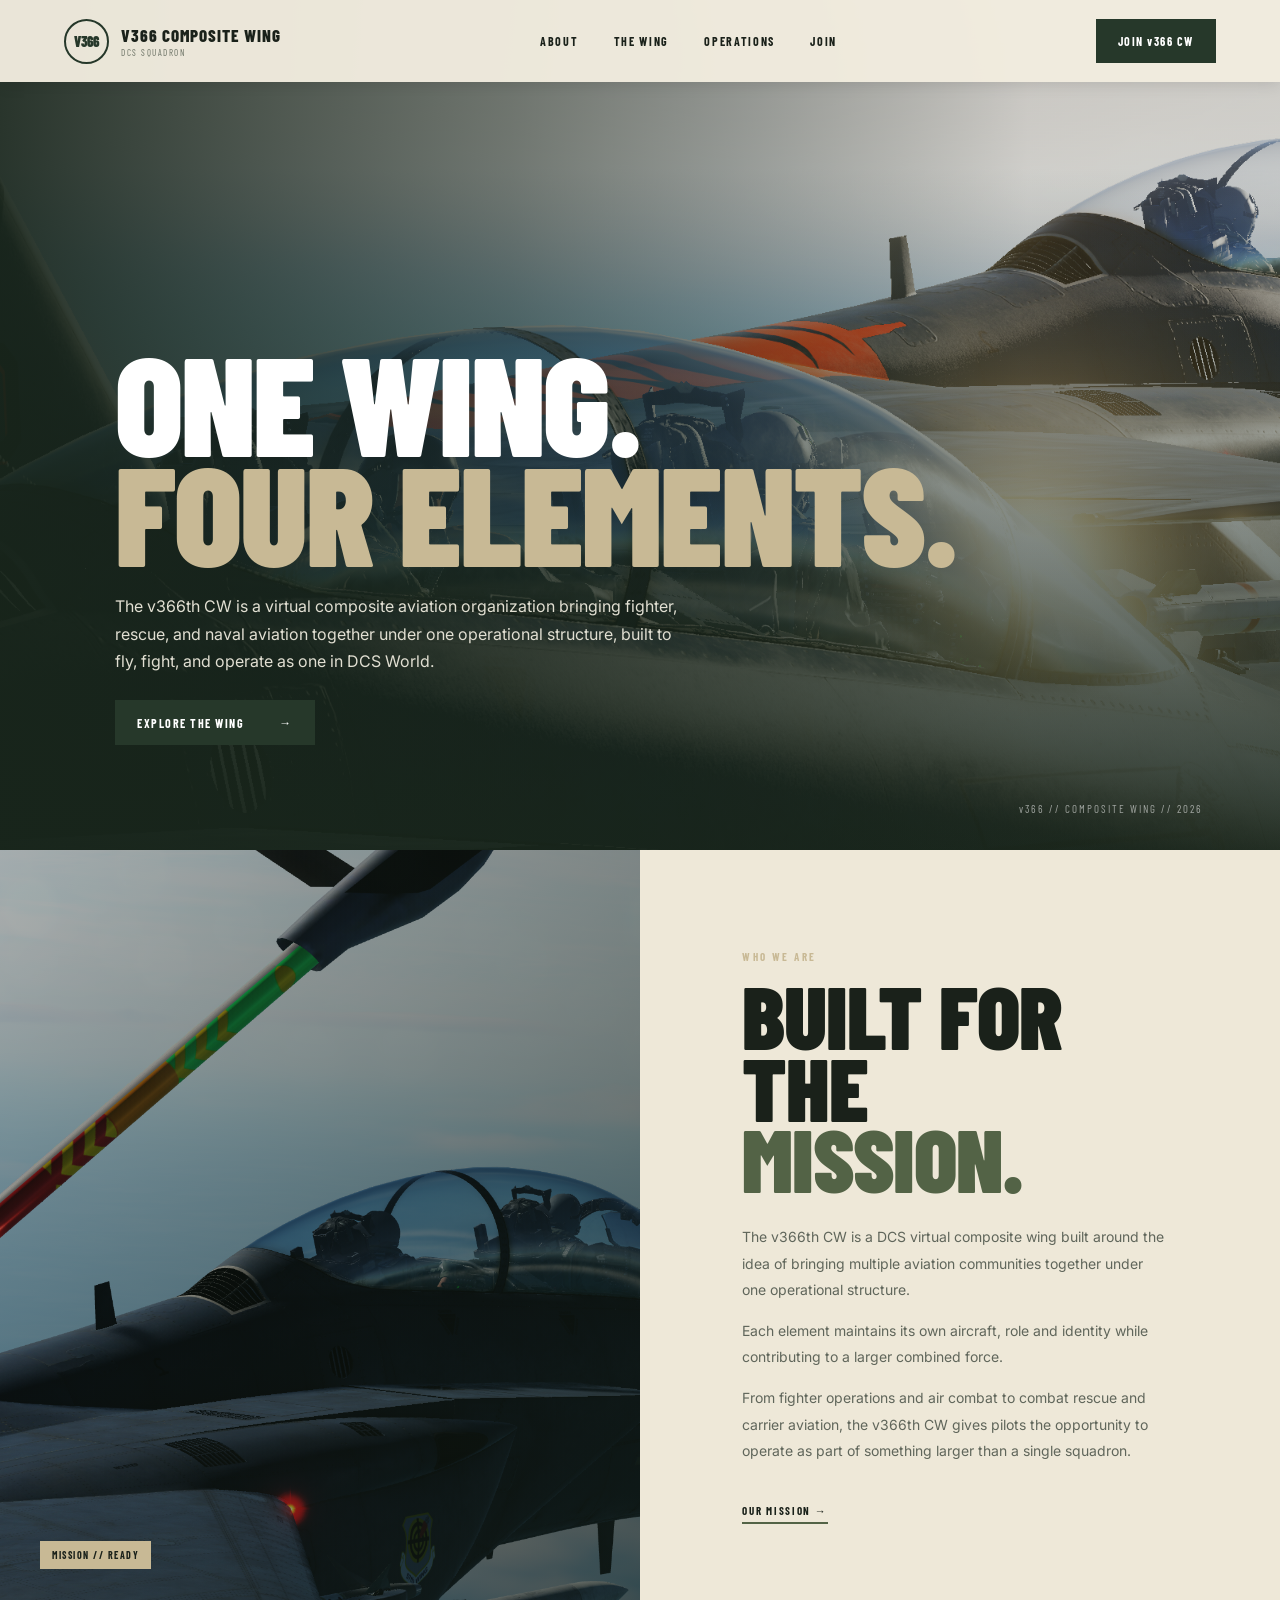
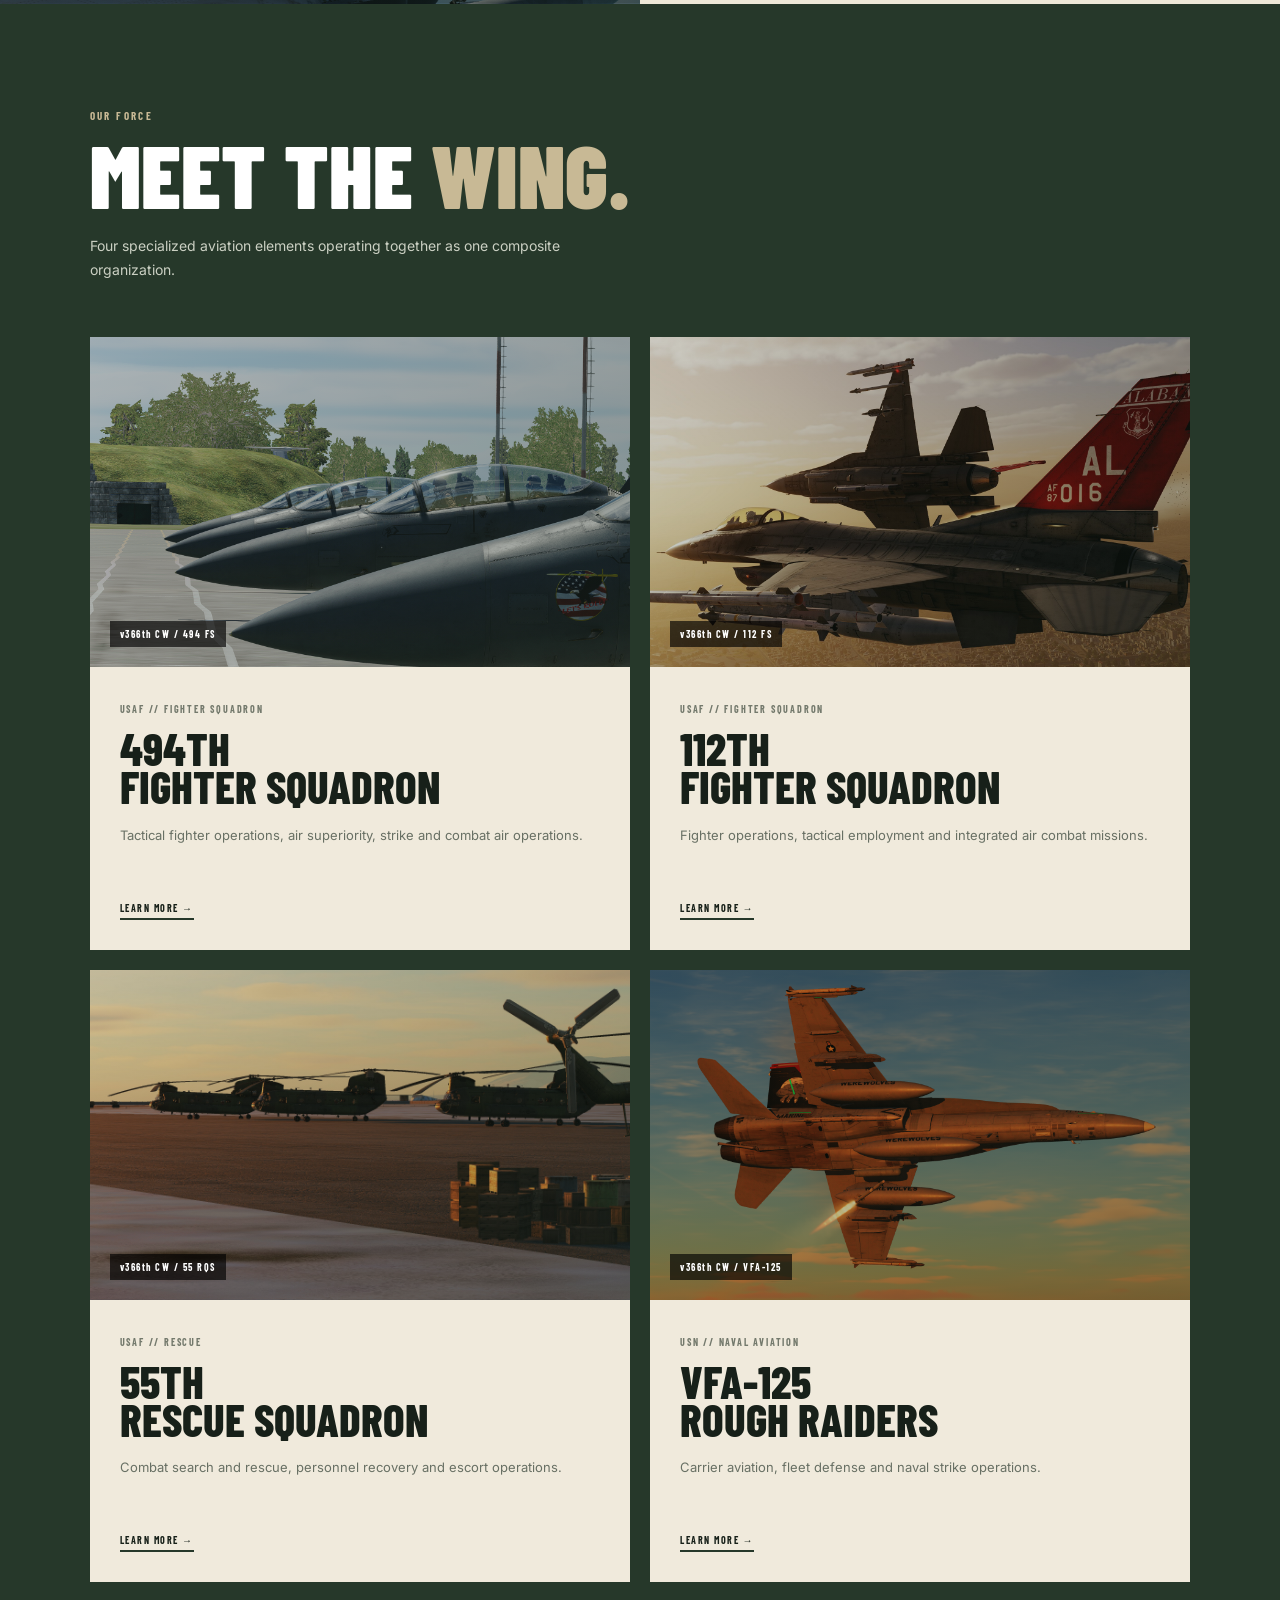
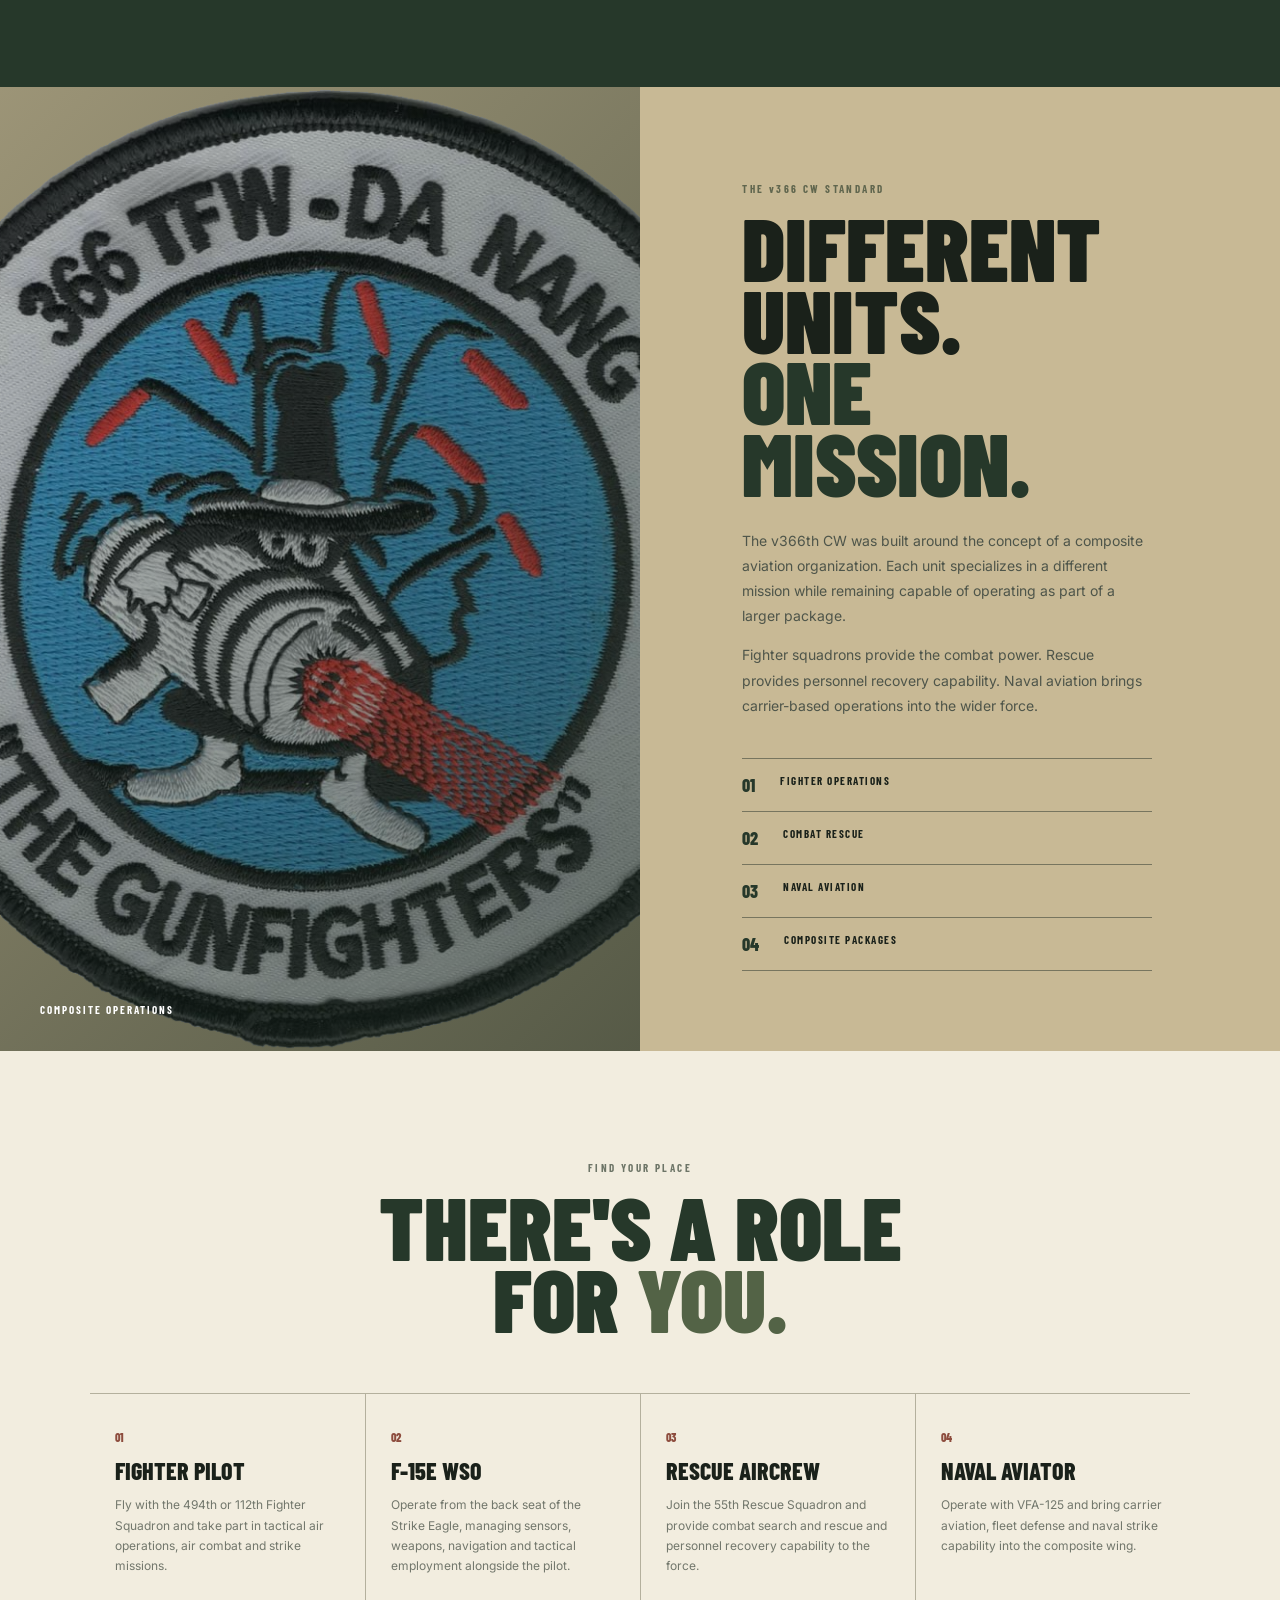
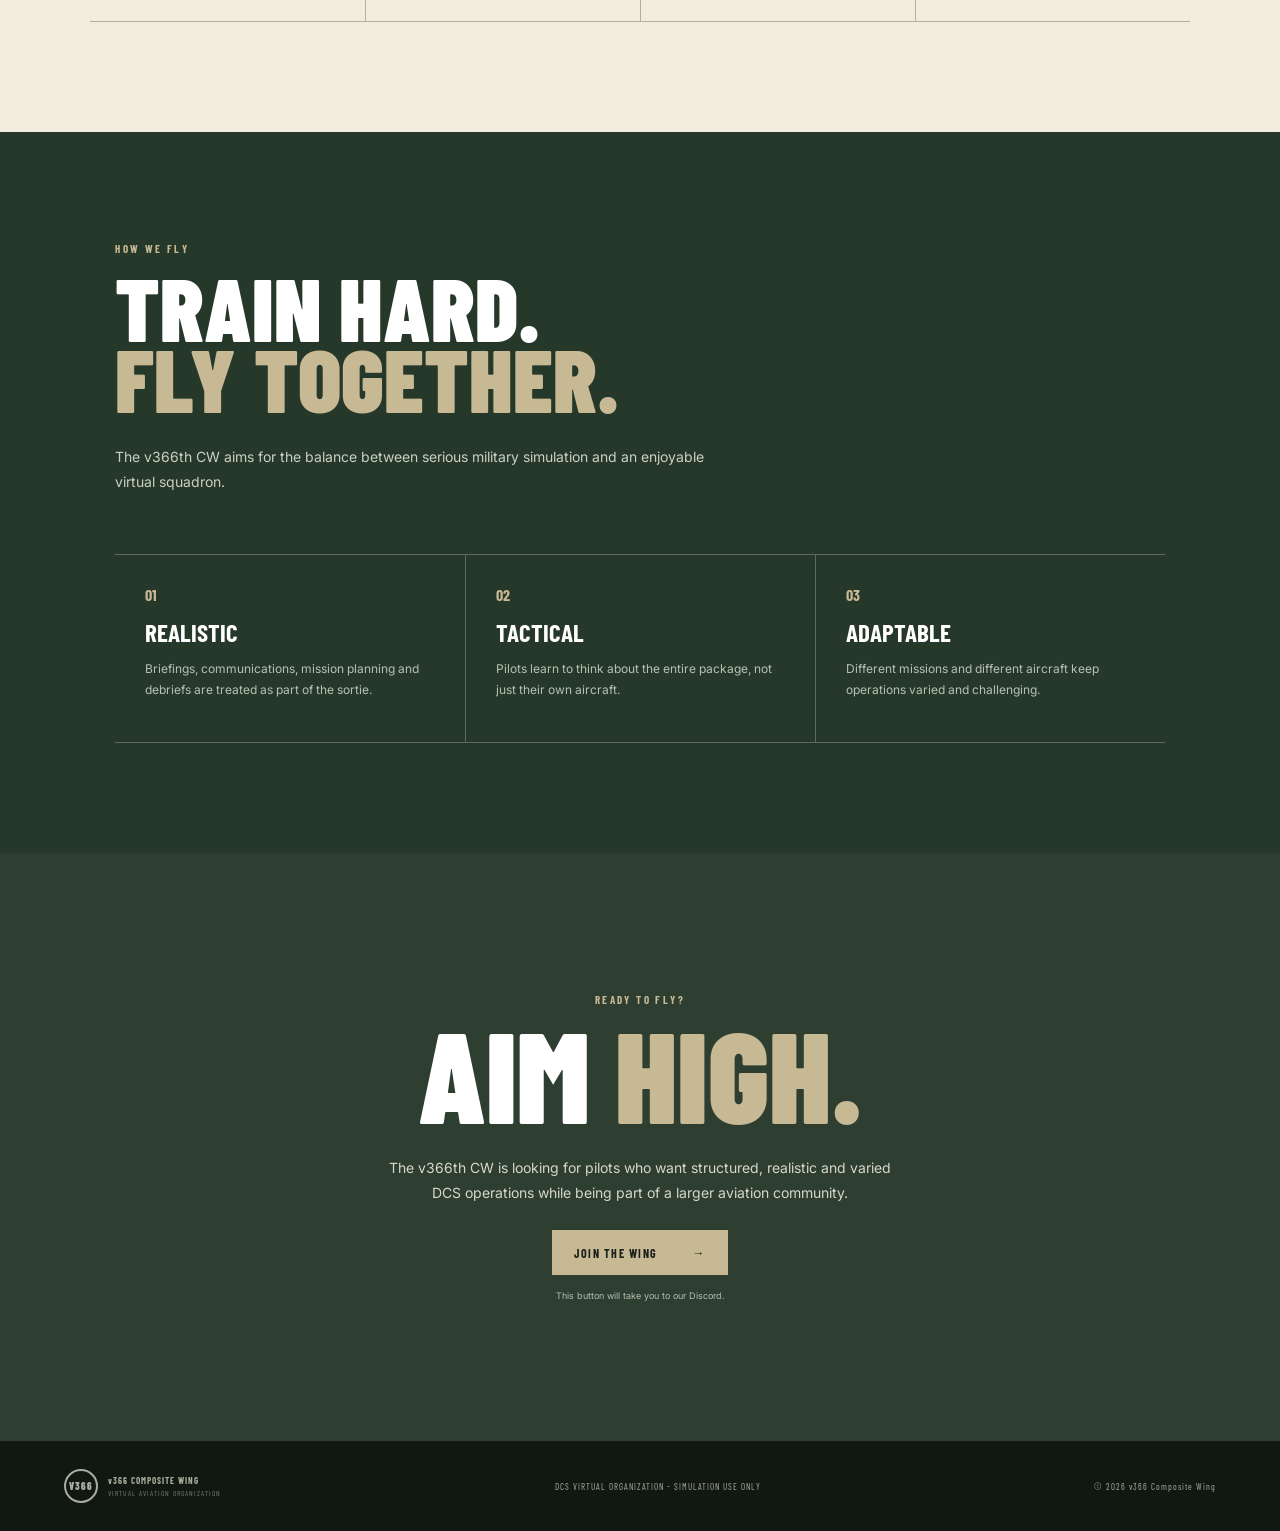
==== index.html @ 1c9b3d8f "Add files via upload" ====
<!DOCTYPE html>
<html lang="en">
<head>
  <meta charset="UTF-8">
  <meta name="viewport" content="width=device-width, initial-scale=1.0">

  <title>v366 Composite Wing</title>

  <link rel="preconnect" href="https://fonts.googleapis.com">
  <link rel="preconnect" href="https://fonts.gstatic.com" crossorigin>

  <link
          href="https://fonts.googleapis.com/css2?family=Barlow+Condensed:wght@400;500;600;700;800;900&family=Inter:wght@400;500;600&display=swap"
          rel="stylesheet"
  >

  <link rel="stylesheet" href="style.css">
</head>

<body>

<header class="nav">

  <a class="brand" href="#top">

    <span class="roundel">V366</span>

    <span>
            <b>V366 COMPOSITE WING</b>
            <small>DCS SQUADRON</small>
        </span>

  </a>

  <nav>
    <a href="#mission">ABOUT</a>
    <a href="#units">THE WING</a>
    <a href="#operations">OPERATIONS</a>
    <a href="#join">JOIN</a>
  </nav>

  <a class="apply" href="#join">
    JOIN v366 CW
  </a>

</header>


<main id="top">

  <!-- =========================================================
       HERO
  ========================================================= -->

  <section class="hero">

    <div class="hero-image"></div>
    <div class="hero-overlay"></div>

    <div class="hero-content">



      <h1>
        ONE WING.<br>
        <span>FOUR ELEMENTS.</span>
      </h1>

      <p class="hero-description">
        The v366th CW is a virtual composite aviation organization bringing fighter, rescue, and naval aviation together under one operational structure, built to fly, fight, and operate as one in DCS World.
      </p>

      <a class="cta" href="#units">
        EXPLORE THE WING
        <b>→</b>
      </a>

    </div>

    <div class="hero-caption">
      v366 // COMPOSITE WING // 2026
    </div>

  </section>


  <!-- =========================================================
       INTRO
  ========================================================= -->

  <section class="intro" id="mission">

    <div class="intro-image">



      <div class="image-tag">
        MISSION // READY
      </div>

    </div>


    <div class="intro-copy">

      <p class="kicker">
        WHO WE ARE
      </p>

      <h2>
        BUILT FOR THE<br>
        <em>MISSION.</em>
      </h2>

      <p>
        The v366th CW is a DCS virtual composite wing built around
        the idea of bringing multiple aviation communities
        together under one operational structure.
      </p>

      <p>
        Each element maintains its own aircraft, role and
        identity while contributing to a larger combined
        force.
      </p>

      <p>
        From fighter operations and air combat to combat
        rescue and carrier aviation, the v366th CW gives pilots
        the opportunity to operate as part of something
        larger than a single squadron.
      </p>

      <a class="text-link" href="#operations">
        OUR MISSION →
      </a>

    </div>

  </section>


  <!-- =========================================================
       ORDER OF BATTLE
  ========================================================= -->

  <section class="units" id="units">

    <div class="section-title">

      <p class="kicker">
        OUR FORCE
      </p>

      <h2>
        MEET THE <em>WING.</em>
      </h2>

      <p class="section-intro">
        Four specialized aviation elements operating
        together as one composite organization.
      </p>

    </div>


    <div class="cards">


      <!-- 494 FS -->

      <article class="card">

        <div class="card-photo fighter-494">

                <span class="photo-label">
                    v366th CW / 494 FS
                </span>

        </div>

        <div class="card-body">

          <small>
            USAF // FIGHTER SQUADRON
          </small>

          <h3>
            494TH<br>
            FIGHTER SQUADRON
          </h3>

          <p>
            Tactical fighter operations, air superiority,
            strike and combat air operations.
          </p>

          <a href="#">
            LEARN MORE →
          </a>

        </div>

      </article>


      <!-- 112 FS -->

      <article class="card">

        <div class="card-photo fighter-112">

                <span class="photo-label">
                    v366th CW / 112 FS
                </span>

        </div>

        <div class="card-body">

          <small>
            USAF // FIGHTER SQUADRON
          </small>

          <h3>
            112TH<br>
            FIGHTER SQUADRON
          </h3>

          <p>
            Fighter operations, tactical employment
            and integrated air combat missions.
          </p>

          <a href="#">
            LEARN MORE →
          </a>

        </div>

      </article>


      <!-- 55 RQS -->

      <article class="card">

        <div class="card-photo rescue">

                <span class="photo-label">
                    v366th CW / 55 RQS
                </span>

        </div>

        <div class="card-body">

          <small>
            USAF // RESCUE
          </small>

          <h3>
            55TH<br>
            RESCUE SQUADRON
          </h3>

          <p>
            Combat search and rescue, personnel recovery
            and escort operations.
          </p>

          <a href="#">
            LEARN MORE →
          </a>

        </div>

      </article>


      <!-- VFA-125 -->

      <article class="card">

        <div class="card-photo navy">

                <span class="photo-label">
                    v366th CW / VFA-125
                </span>

        </div>

        <div class="card-body">

          <small>
            USN // NAVAL AVIATION
          </small>

          <h3>
            VFA-125<br>
            ROUGH RAIDERS
          </h3>

          <p>
            Carrier aviation, fleet defense and
            naval strike operations.
          </p>

          <a href="#">
            LEARN MORE →
          </a>

        </div>

      </article>


    </div>

  </section>


  <!-- =========================================================
       OPERATIONS
  ========================================================= -->

  <section class="mission-band" id="operations">

    <div class="mission-photo">

      <div class="mission-photo-label">
        COMPOSITE OPERATIONS
      </div>

    </div>


    <div class="mission-copy">

      <p class="kicker">
        THE v366 CW STANDARD
      </p>

      <h2>
        DIFFERENT UNITS.<br>
        <em>ONE MISSION.</em>
      </h2>

      <p>
        The v366th CW was built around the concept of a composite
        aviation organization. Each unit specializes in
        a different mission while remaining capable of
        operating as part of a larger package.
      </p>

      <p>
        Fighter squadrons provide the combat power.
        Rescue provides personnel recovery capability.
        Naval aviation brings carrier-based operations
        into the wider force.
      </p>

      <div class="facts">

        <div>
          <b>01</b>
          <span>
                    FIGHTER OPERATIONS
                </span>
        </div>

        <div>
          <b>02</b>
          <span>
                    COMBAT RESCUE
                </span>
        </div>

        <div>
          <b>03</b>
          <span>
                    NAVAL AVIATION
                </span>
        </div>

        <div>
          <b>04</b>
          <span>
                    COMPOSITE PACKAGES
                </span>
        </div>

      </div>

    </div>

  </section>


  <!-- =========================================================
       FIND YOUR PLACE
  ========================================================= -->

  <section class="paths" id="roles">

    <p class="kicker">
      FIND YOUR PLACE
    </p>

    <h2>
      THERE'S A ROLE<br>
      FOR <em>YOU.</em>
    </h2>

    <div class="path-grid">

      <div>
        <span>01</span>

        <h3>
          FIGHTER PILOT
        </h3>

        <p>
          Fly with the 494th or 112th Fighter Squadron
          and take part in tactical air operations,
          air combat and strike missions.
        </p>
      </div>


      <div>
        <span>02</span>

        <h3>
          F-15E WSO
        </h3>

        <p>
          Operate from the back seat of the Strike Eagle,
          managing sensors, weapons, navigation and
          tactical employment alongside the pilot.
        </p>
      </div>


      <div>
        <span>03</span>

        <h3>
          RESCUE AIRCREW
        </h3>

        <p>
          Join the 55th Rescue Squadron and provide
          combat search and rescue and personnel
          recovery capability to the force.
        </p>
      </div>


      <div>
        <span>04</span>

        <h3>
          NAVAL AVIATOR
        </h3>

        <p>
          Operate with VFA-125 and bring carrier
          aviation, fleet defense and naval strike
          capability into the composite wing.
        </p>
      </div>

    </div>

  </section>
  <!-- =========================================================
       TRAINING
  ========================================================= -->

  <section class="training">

    <div class="training-content">

      <p class="kicker">
        HOW WE FLY
      </p>

      <h2>
        TRAIN HARD.<br>
        <em>FLY TOGETHER.</em>
      </h2>

      <p>
        The v366th CW aims for the balance between serious military
        simulation and an enjoyable virtual squadron.
      </p>

      <div class="training-grid">

        <div>
          <strong>01</strong>
          <h3>
            REALISTIC
          </h3>
          <p>
            Briefings, communications, mission planning
            and debriefs are treated as part of the sortie.
          </p>
        </div>

        <div>
          <strong>02</strong>
          <h3>
            TACTICAL
          </h3>
          <p>
            Pilots learn to think about the entire package,
            not just their own aircraft.
          </p>
        </div>

        <div>
          <strong>03</strong>
          <h3>
            ADAPTABLE
          </h3>
          <p>
            Different missions and different aircraft
            keep operations varied and challenging.
          </p>
        </div>

      </div>

    </div>

  </section>


  <!-- =========================================================
       JOIN
  ========================================================= -->

  <section class="join" id="join">

    <div class="join-content">

      <p class="kicker">
        READY TO FLY?
      </p>

      <h2>
        AIM <em>HIGH.</em>
      </h2>

      <p>
        The v366th CW is looking for pilots who want structured,
        realistic and varied DCS operations while being
        part of a larger aviation community.
      </p>

      <a class="cta join-button" href="#">
        JOIN THE WING
        <b>→</b>
      </a>

      <small>
        This button will take you to our Discord.
      </small>

    </div>

  </section>

</main>


<!-- =========================================================
     FOOTER
========================================================= -->

<footer>

  <div class="footer-brand">

        <span class="roundel">
            V366
        </span>

    <div>
      <b>
        v366 COMPOSITE WING
      </b>

      <small>
        VIRTUAL AVIATION ORGANIZATION
      </small>
    </div>

  </div>


  <div>
    DCS VIRTUAL ORGANIZATION - SIMULATION USE ONLY
  </div>

  <div>
    © 2026 v366 Composite Wing
  </div>

</footer>

</body>
</html>
---- style.css ----
@import url('https://fonts.googleapis.com/css2?family=Barlow+Condensed:wght@400;500;600;700;800;900&family=Inter:wght@400;500;600&display=swap');

:root {
    --green-dark: #18251b;
    --green: #26382a;
    --green-light: #536346;
    --olive: #687653;

    --tan: #c8b995;
    --cream: #eee8d8;
    --cream-dark: #ddd5c1;

    --text: #1a211a;
    --muted: #687064;

    --white: #f5f2e8;
    --red: #8d4c3d;
}


/* =========================================================
   GLOBAL
========================================================= */

* {
    box-sizing: border-box;
}

html {
    scroll-behavior: smooth;
}

body {
    margin: 0;
    background: var(--cream);
    color: var(--text);
    font-family: "Inter", sans-serif;
}

a {
    color: inherit;
    text-decoration: none;
}

img {
    max-width: 100%;
}


/* =========================================================
   NAVIGATION
========================================================= */

.nav {
    position: absolute;
    top: 0;
    left: 0;
    right: 0;

    height: 82px;

    padding: 0 5vw;

    display: flex;
    align-items: center;
    justify-content: space-between;

    background: rgba(242, 237, 223, 0.96);

    z-index: 100;

    box-shadow: 0 2px 15px rgba(0, 0, 0, 0.12);
}

.brand {
    display: flex;
    align-items: center;
    gap: 12px;
}

.brand b {
    display: block;

    font-family: "Barlow Condensed", sans-serif;
    font-size: 17px;
    font-weight: 800;

    letter-spacing: 1px;
}

.brand small {
    display: block;

    margin-top: 2px;

    font-family: "Barlow Condensed", sans-serif;
    font-size: 9px;

    letter-spacing: 1.5px;

    color: #697063;
}

.roundel {
    width: 45px;
    height: 45px;

    display: grid;
    place-items: center;

    border: 2px solid var(--green);

    border-radius: 50%;

    color: var(--green);

    font-family: "Barlow Condensed", sans-serif;
    font-size: 14px;
    font-weight: 900;
}

.nav nav {
    display: flex;
    gap: 35px;
}

.nav nav a {
    font-family: "Barlow Condensed", sans-serif;
    font-size: 12px;
    font-weight: 700;

    letter-spacing: 1.7px;

    transition: color 0.2s ease;
}

.nav nav a:hover {
    color: var(--green-light);
}

.apply {
    padding: 15px 22px;

    background: var(--green);

    color: white;

    font-family: "Barlow Condensed", sans-serif;
    font-size: 12px;
    font-weight: 700;

    letter-spacing: 1.5px;

    transition: background 0.2s ease;
}

.apply:hover {
    background: var(--green-light);
}


/* =========================================================
   TYPOGRAPHY
========================================================= */

.kicker {
    margin: 0 0 16px;

    color: var(--tan);

    font-family: "Barlow Condensed", sans-serif;
    font-size: 11px;
    font-weight: 700;

    letter-spacing: 2.4px;
}

h1,
h2,
h3 {
    font-family: "Barlow Condensed", sans-serif;
}

.cta {
    display: inline-flex;
    align-items: center;
    gap: 35px;

    margin-top: 25px;

    padding: 15px 22px;

    background: var(--green);

    color: white;

    font-family: "Barlow Condensed", sans-serif;
    font-size: 12px;
    font-weight: 700;

    letter-spacing: 1.5px;

    transition:
            background 0.2s ease,
            transform 0.2s ease;
}

.cta:hover {
    background: var(--green-light);
    transform: translateY(-2px);
}


/* =========================================================
   HERO
========================================================= */

.hero {
    position: relative;

    min-height: 850px;

    display: flex;
    align-items: flex-end;

    padding: 0 9vw 105px;

    overflow: hidden;

    background: var(--green-dark);

    color: white;
}

.hero-image {
    position: absolute;
    inset: 0;

    z-index: 0;

    background-image: url("images/hero-image.png");
    background-position: center center;
    background-size: cover;
    background-repeat: no-repeat;

    transform: scale(1.01);
}

.hero-image::after {
    content: "";

    position: absolute;
    inset: 0;

    background:
            linear-gradient(
                    90deg,
                    rgba(24, 37, 27, 0.92) 0%,
                    rgba(24, 37, 27, 0.58) 40%,
                    rgba(24, 37, 27, 0.15) 80%
            ),
            linear-gradient(
                    0deg,
                    rgba(24, 37, 27, 0.92) 0%,
                    rgba(24, 37, 27, 0.25) 55%,
                    transparent 80%
            );
}

.hero-overlay {
    position: absolute;
    inset: 0;

    z-index: 1;

    pointer-events: none;
}

.hero-content {
    position: relative;

    max-width: 850px;

    z-index: 2;
}

.hero h1 {
    margin: 0 0 28px;

    font-size: clamp(76px, 11vw, 155px);

    line-height: 0.78;

    font-weight: 900;

    letter-spacing: -2px;
}

.hero h1 span {
    color: var(--tan);
}

.hero-description {
    max-width: 570px;

    margin: 0;

    color: #e1dfd2;

    font-size: 16px;

    line-height: 1.7;
}

.hero-caption {
    position: absolute;

    right: 6vw;
    bottom: 35px;

    z-index: 2;

    color: rgba(255, 255, 255, 0.55);

    font-family: "Barlow Condensed", sans-serif;
    font-size: 11px;

    letter-spacing: 2px;
}


/* =========================================================
   INTRO
========================================================= */

.intro {
    display: grid;

    grid-template-columns: 1fr 1fr;

    min-height: 670px;
}

.intro-image {
    position: relative;
    overflow: hidden;

    background-image:
            linear-gradient(
                    135deg,
                    rgba(20, 31, 23, 0.20),
                    rgba(20, 31, 23, 0.65)
            ),
            url("images/mission-ready.png");

    background-size: cover;
    background-position: center;
    background-repeat: no-repeat;
}



.image-tag {
    position: absolute;

    left: 40px;
    bottom: 35px;

    z-index: 3;

    padding: 8px 12px;

    background: var(--tan);

    color: var(--text);

    font-family: "Barlow Condensed", sans-serif;
    font-size: 10px;
    font-weight: 700;

    letter-spacing: 1.5px;
}

.intro-copy {
    padding: 100px 9vw 80px 8vw;
}

.intro-copy h2 {
    margin: 0 0 30px;

    font-size: clamp(58px, 7vw, 105px);

    line-height: 0.8;

    font-weight: 900;

    letter-spacing: -1px;
}

.intro-copy h2 em {
    color: var(--green-light);

    font-style: normal;
}

.intro-copy > p:not(.kicker) {
    max-width: 570px;

    color: #60665b;

    font-size: 14px;

    line-height: 1.9;
}

.text-link {
    display: inline-block;

    margin-top: 25px;

    padding-bottom: 5px;

    border-bottom: 2px solid var(--green-light);

    font-family: "Barlow Condensed", sans-serif;
    font-size: 11px;
    font-weight: 700;

    letter-spacing: 1.7px;
}


/* =========================================================
   UNITS
========================================================= */

.units {
    padding: 105px 7vw;

    background: var(--green);

    color: white;
}

.section-title {
    max-width: 1250px;

    margin: 0 auto 55px;
}

.section-title h2 {
    margin: 0;

    font-size: clamp(58px, 7vw, 105px);

    line-height: 0.8;

    font-weight: 900;
}

.section-title h2 em {
    color: var(--tan);

    font-style: normal;
}

.section-intro {
    max-width: 500px;

    margin-top: 25px;

    color: #cbd0c3;

    font-size: 14px;

    line-height: 1.7;
}

.cards {
    max-width: 1250px;

    margin: auto;

    display: grid;

    grid-template-columns: repeat(2, 1fr);

    gap: 20px;
}

.card {
    overflow: hidden;

    background: #f0eadc;

    color: #172019;
}

.card-photo {
    position: relative;

    height: 330px;

    overflow: hidden;

    background-size: cover;
    background-position: center;
    background-repeat: no-repeat;
}





.fighter-494 {
    background-image:
            linear-gradient(
                    135deg,
                    rgba(25, 39, 29, 0.20),
                    rgba(25, 39, 29, 0.40)
            ),
            url("images/494th FS.png");

    background-size: cover;
    background-position: center;
    background-repeat: no-repeat;
}

.fighter-112 {
    background-image:
            linear-gradient(
                    135deg,
                    rgba(25, 39, 29, 0.20),
                    rgba(25, 39, 29, 0.40)
            ),
            url("images/112th FS.png");

    background-size: cover;
    background-position: center;
    background-repeat: no-repeat;
}

.rescue {
    background-image:
            linear-gradient(
                    135deg,
                    rgba(25, 39, 29, 0.20),
                    rgba(25, 39, 29, 0.40)
            ),
            url("images/55th placeholder.jpg");

    background-size: cover;
    background-position: center;
    background-repeat: no-repeat;
}

.navy {
    background:
            linear-gradient(
                    135deg,
                    rgba(25, 39, 29, 0.20),
                    rgba(25, 39, 29, 0.40)
            ),
            url("images/vfa125.png");

    background-size: cover;
    background-position: center;
    background-repeat: no-repeat;
}

.photo-label {
    position: absolute;

    left: 20px;
    bottom: 20px;

    z-index: 2;

    padding: 7px 10px;

    background: rgba(0, 0, 0, 0.65);

    color: white;

    font-family: "Barlow Condensed", sans-serif;
    font-size: 10px;
    font-weight: 700;

    letter-spacing: 1.5px;
}

.card-body {
    padding: 30px;
}

.card-body small {
    color: #73796c;

    font-family: "Barlow Condensed", sans-serif;
    font-size: 10px;
    font-weight: 700;

    letter-spacing: 1.8px;
}

.card h3 {
    margin: 12px 0 18px;

    font-size: 45px;

    line-height: 0.85;

    font-weight: 800;
}

.card p {
    min-height: 45px;

    color: #687064;

    font-size: 13px;

    line-height: 1.7;
}

.card a {
    display: inline-block;

    margin-top: 20px;

    padding-bottom: 4px;

    border-bottom: 2px solid var(--green);

    font-family: "Barlow Condensed", sans-serif;
    font-size: 10px;
    font-weight: 700;

    letter-spacing: 1.5px;
}


/* =========================================================
   OPERATIONS
========================================================= */

.mission-band {
    display: grid;

    grid-template-columns: 1fr 1fr;

    min-height: 680px;

    background: var(--tan);
}

.mission-photo {
    position: relative;
    overflow: hidden;

    background-image:
            linear-gradient(
                    135deg,
                    rgba(25, 39, 29, 0.25),
                    rgba(25, 39, 29, 0.65)
            ),
            url("images/mt-home-gf-patch.png");

    background-size: cover;
    background-position: center;
    background-repeat: no-repeat;
}


.mission-photo-label {
    position: absolute;

    left: 40px;
    bottom: 35px;

    z-index: 2;

    color: white;

    font-family: "Barlow Condensed", sans-serif;
    font-size: 11px;
    font-weight: 700;

    letter-spacing: 2px;
}

.mission-copy {
    padding: 95px 10vw 80px 8vw;
}

.mission-copy .kicker {
    color: #60664e;
}

.mission-copy h2 {
    margin: 0 0 30px;

    font-family: "Barlow Condensed", sans-serif;
    font-size: clamp(58px, 7vw, 100px);

    line-height: 0.8;

    font-weight: 900;
}

.mission-copy h2 em {
    color: var(--green);

    font-style: normal;
}

.mission-copy > p:not(.kicker) {
    max-width: 550px;

    color: #4e554a;

    font-size: 14px;

    line-height: 1.8;
}

.facts {
    margin-top: 40px;

    border-top: 1px solid #77755f;
}

.facts div {
    display: flex;
    gap: 25px;

    padding: 15px 0;

    border-bottom: 1px solid #77755f;
}

.facts b {
    color: var(--green);

    font-family: "Barlow Condensed", sans-serif;
    font-size: 18px;
    font-weight: 800;
}

.facts span {
    font-family: "Barlow Condensed", sans-serif;
    font-size: 11px;
    font-weight: 700;

    letter-spacing: 1.5px;
}


/* =========================================================
   ROLES
========================================================= */

.paths {
    padding: 110px 7vw;

    background: #f2eddf;

    text-align: center;
}

.paths .kicker {
    color: #6d7567;
}

.paths h2 {
    margin: 0;

    color: var(--green);

    font-family: "Barlow Condensed", sans-serif;
    font-size: clamp(58px, 7vw, 105px);

    line-height: 0.8;

    font-weight: 900;
}

.paths h2 em {
    color: var(--green-light);

    font-style: normal;
}

.path-grid {
    max-width: 1250px;

    margin: 60px auto 0;

    display: grid;

    grid-template-columns: repeat(4, 1fr);
}

.path-grid > div {
    padding: 32px 25px;

    border-top: 1px solid #b4b09d;
    border-bottom: 1px solid #b4b09d;

    text-align: left;
}

.path-grid > div + div {
    border-left: 1px solid #b4b09d;
}

.path-grid span {
    color: var(--red);

    font-family: "Barlow Condensed", sans-serif;
    font-size: 12px;
    font-weight: 800;
}

.path-grid h3 {
    margin: 14px 0 8px;

    font-family: "Barlow Condensed", sans-serif;
    font-size: 24px;
    font-weight: 800;

    line-height: 0.95;
}

.path-grid p {
    color: #72776c;

    font-size: 12px;

    line-height: 1.7;
}


/* =========================================================
   TRAINING
========================================================= */

.training {
    padding: 110px 9vw;

    background: #26382a;

    color: white;
}

.training-content {
    max-width: 1200px;

    margin: auto;
}

.training h2 {
    margin: 0 0 30px;

    font-family: "Barlow Condensed", sans-serif;
    font-size: clamp(58px, 7vw, 105px);

    line-height: 0.8;

    font-weight: 900;
}

.training h2 em {
    color: var(--tan);

    font-style: normal;
}

.training-content > p:not(.kicker) {
    max-width: 600px;

    color: #cbd0c3;

    font-size: 14px;

    line-height: 1.8;
}

.training-grid {
    display: grid;

    grid-template-columns: repeat(3, 1fr);

    margin-top: 60px;

    border-top: 1px solid rgba(255, 255, 255, 0.25);
}

.training-grid > div {
    padding: 30px;

    border-bottom: 1px solid rgba(255, 255, 255, 0.25);
}

.training-grid > div + div {
    border-left: 1px solid rgba(255, 255, 255, 0.25);
}

.training-grid strong {
    color: var(--tan);

    font-family: "Barlow Condensed", sans-serif;
    font-size: 16px;
}

.training-grid h3 {
    margin: 12px 0 8px;

    font-size: 25px;
}

.training-grid p {
    color: #b8c0b3;

    font-size: 12px;

    line-height: 1.7;
}


/* =========================================================
   JOIN
========================================================= */

.join {
    padding: 140px 9vw;

    background:
            linear-gradient(
                    rgba(38, 56, 42, 0.96),
                    rgba(38, 56, 42, 0.96)
            );

    color: white;

    text-align: center;
}

.join-content {
    max-width: 850px;

    margin: auto;
}

.join h2 {
    margin: 0 0 30px;

    font-family: "Barlow Condensed", sans-serif;
    font-size: clamp(80px, 10vw, 140px);

    line-height: 0.8;

    font-weight: 900;
}

.join h2 em {
    color: var(--tan);

    font-style: normal;
}

.join-content > p:not(.kicker) {
    max-width: 520px;

    margin: auto;

    color: #d6d7c9;

    font-size: 14px;

    line-height: 1.8;
}

.join-button {
    background: var(--tan);

    color: var(--text);
}

.join-button:hover {
    background: #dfd0ac;
}

.join small {
    display: block;

    margin-top: 15px;

    color: #b7bcae;

    font-size: 9px;
}


/* =========================================================
   FOOTER
========================================================= */

footer {
    padding: 28px 5vw;

    display: flex;
    align-items: center;
    justify-content: space-between;

    background: #111811;

    color: #a9ad9f;

    font-family: "Barlow Condensed", sans-serif;
    font-size: 9px;

    letter-spacing: 1px;
}

.footer-brand {
    display: flex;
    align-items: center;
    gap: 10px;
}

.footer-brand .roundel {
    width: 34px;
    height: 34px;

    border-color: #a9ad9f;

    color: #a9ad9f;

    font-size: 10px;
}

.footer-brand b {
    display: block;
}

.footer-brand small {
    display: block;

    margin-top: 2px;

    color: #73796e;
}


/* =========================================================
   TABLET
========================================================= */

@media (max-width: 1100px) {

    .nav nav {
        gap: 20px;
    }

    .path-grid {
        grid-template-columns: repeat(2, 1fr);
    }

    .path-grid > div:nth-child(3) {
        border-left: 0;
    }

    .path-grid > div:nth-child(3),
    .path-grid > div:nth-child(4) {
        border-top: 0;
    }
}


/* =========================================================
   MOBILE
========================================================= */

@media (max-width: 800px) {

    .nav {
        height: 70px;

        padding: 0 5vw;
    }

    .nav nav {
        display: none;
    }

    .apply {
        padding: 11px 14px;
    }


    /* HERO */

    .hero {
        min-height: 760px;

        padding: 0 7vw 75px;
    }

    .hero h1 {
        font-size: 75px;
    }

    .hero-description {
        font-size: 14px;
    }

    .hero-caption {
        display: none;
    }


    /* INTRO */

    .intro {
        grid-template-columns: 1fr;
    }

    .intro-image {
        min-height: 400px;
    }

    .intro-copy {
        padding: 75px 8vw;
    }


    /* UNITS */

    .units {
        padding: 80px 7vw;
    }

    .cards {
        grid-template-columns: 1fr;
    }

    .card-photo {
        height: 300px;
    }


    /* OPERATIONS */

    .mission-band {
        grid-template-columns: 1fr;
    }

    .mission-photo {
        min-height: 400px;
    }

    .mission-copy {
        padding: 75px 8vw;
    }


    /* ROLES */

    .paths {
        padding: 80px 7vw;
    }

    .path-grid {
        grid-template-columns: 1fr;
    }

    .path-grid > div {
        border-top: 1px solid #b4b09d;
        border-bottom: 0;
    }

    .path-grid > div + div {
        border-left: 0;
    }

    .path-grid > div:last-child {
        border-bottom: 1px solid #b4b09d;
    }


    /* TRAINING */

    .training {
        padding: 80px 7vw;
    }

    .training-grid {
        grid-template-columns: 1fr;
    }

    .training-grid > div + div {
        border-left: 0;
    }


    /* JOIN */

    .join {
        padding: 100px 7vw;
    }


    /* FOOTER */

    footer {
        flex-direction: column;

        gap: 15px;

        text-align: center;
    }
}
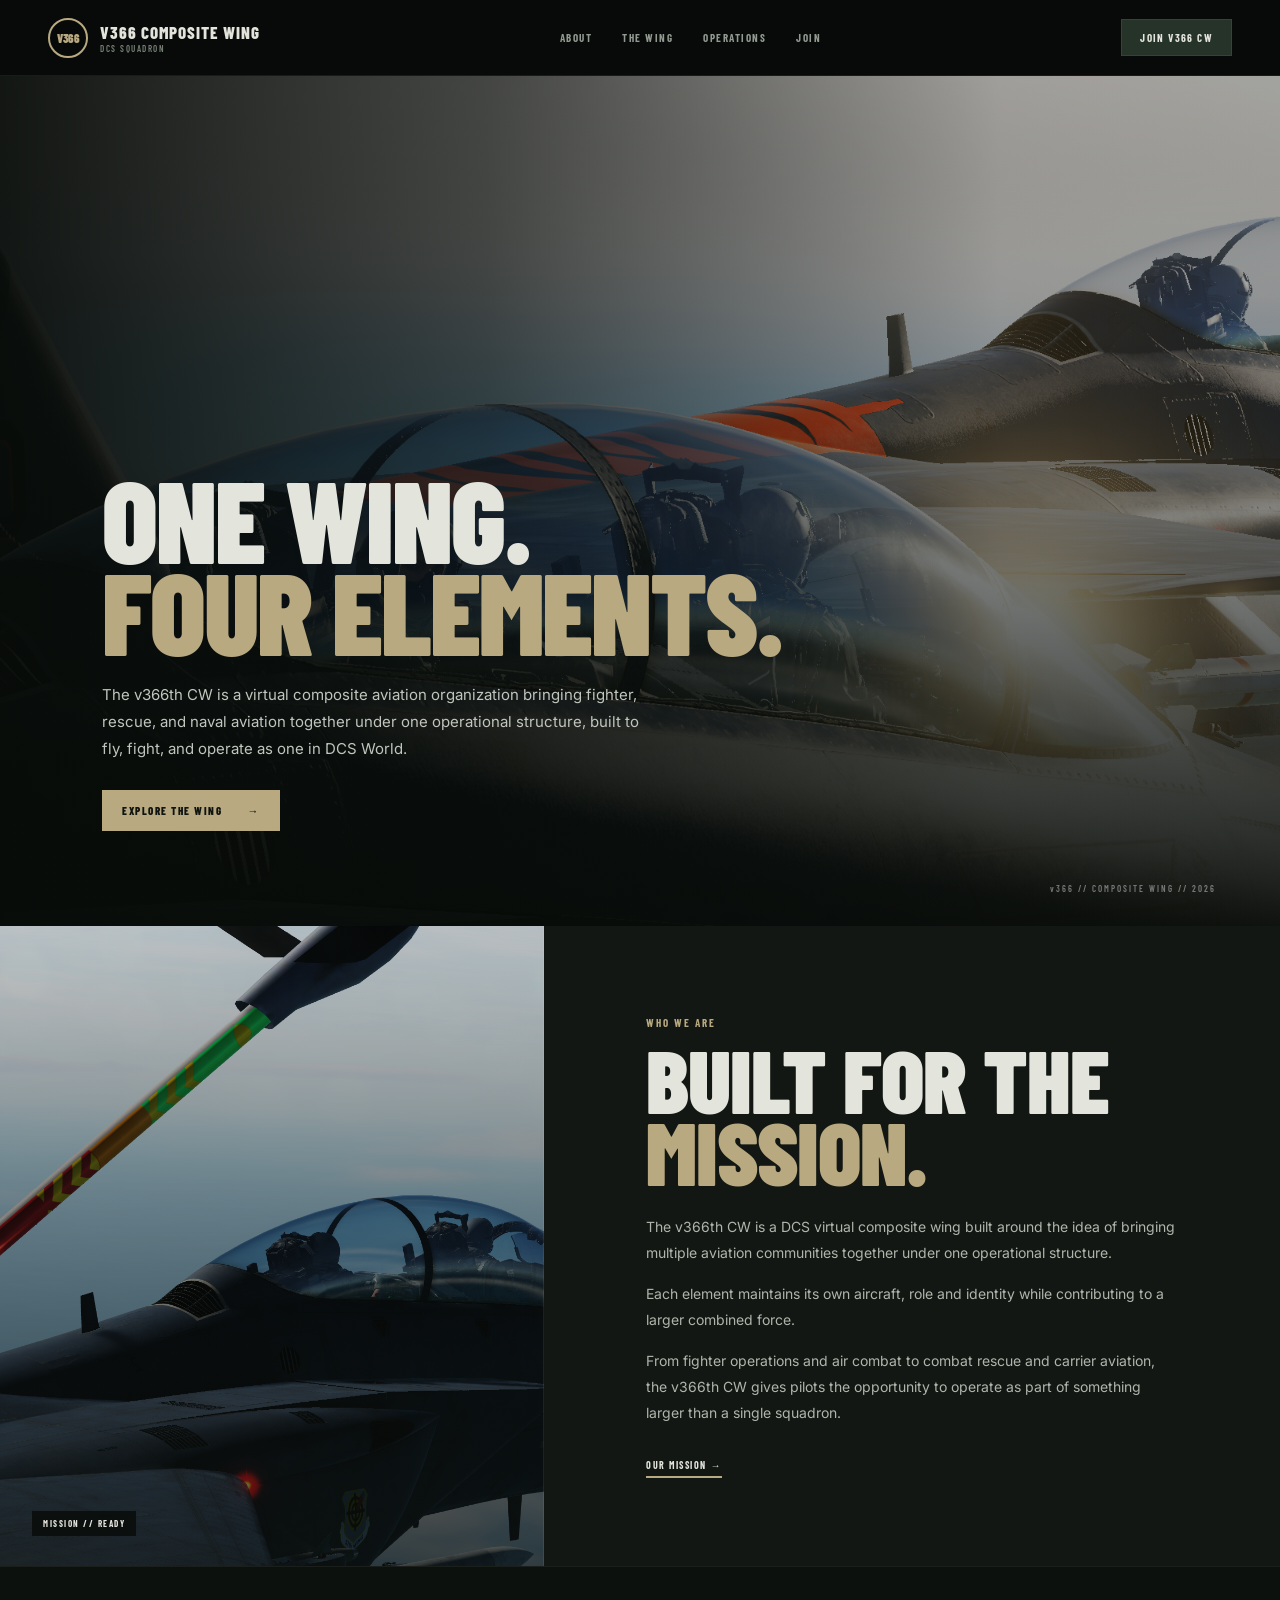
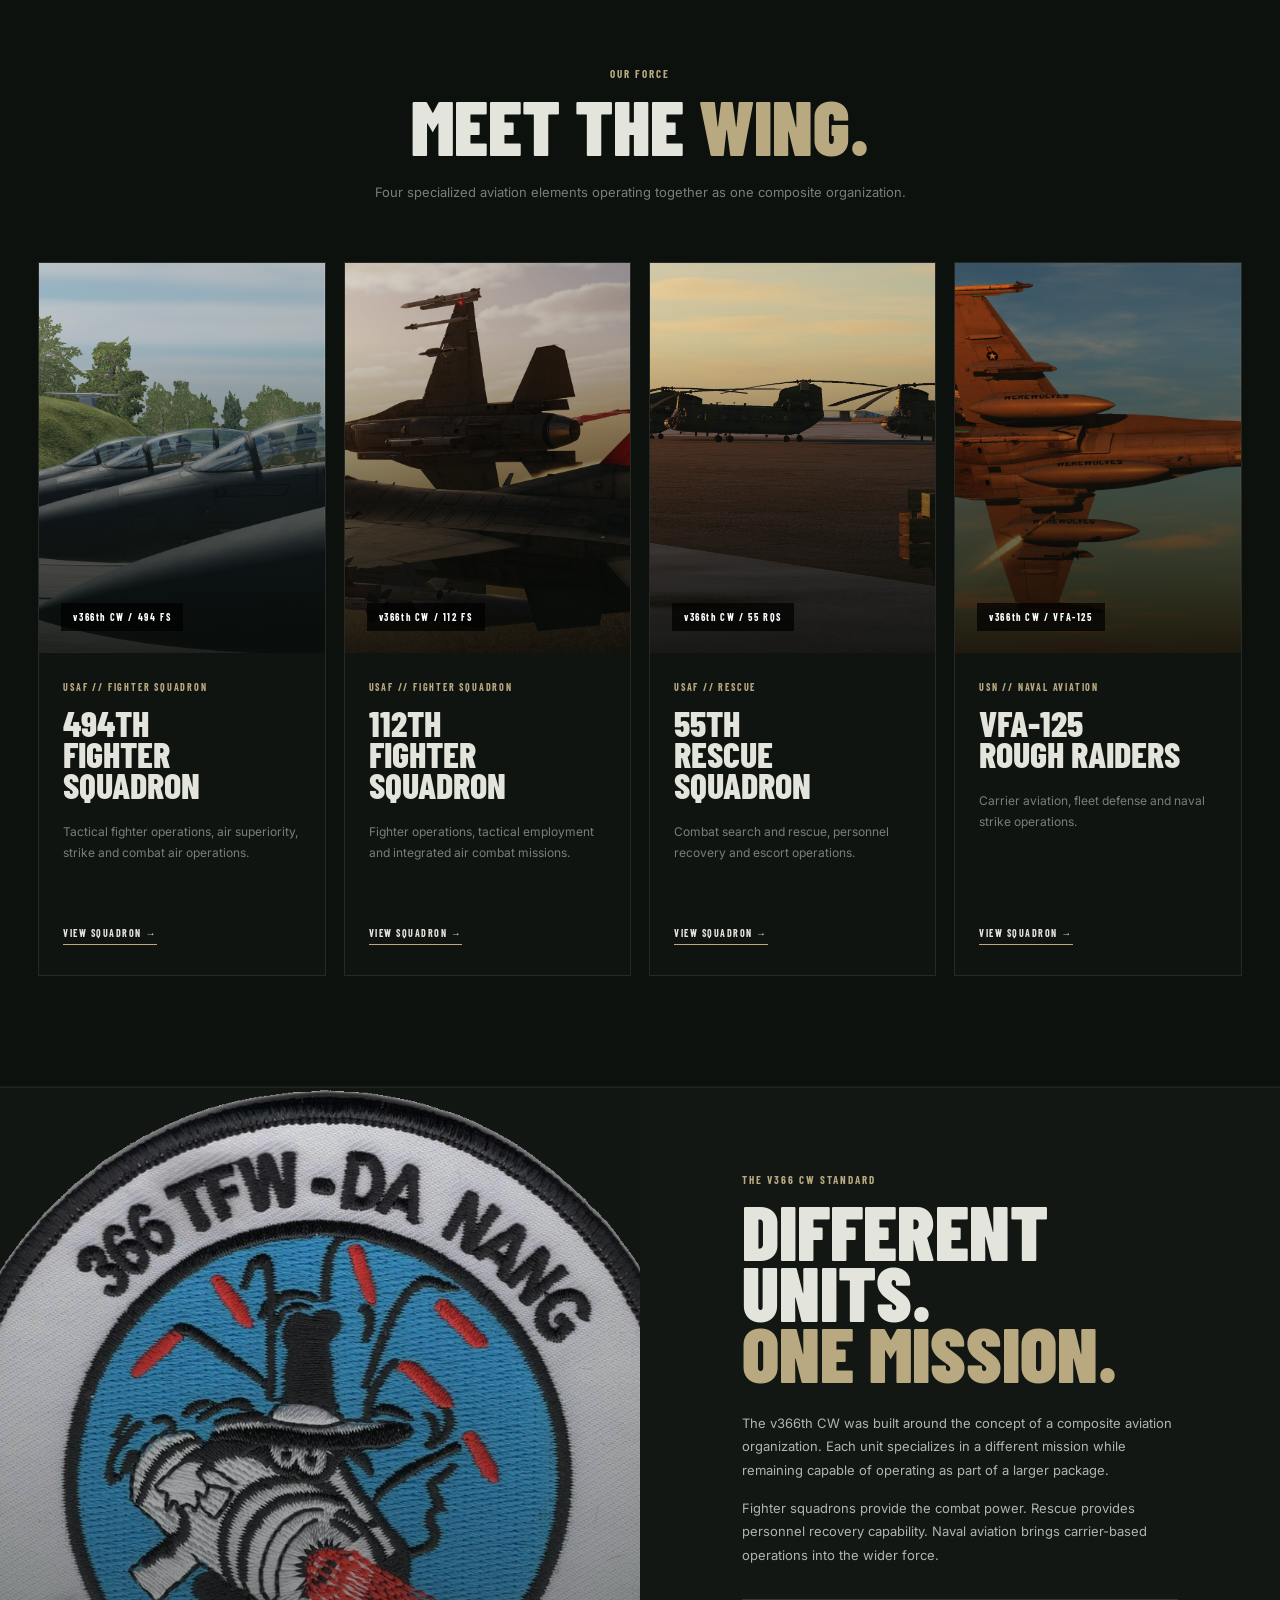
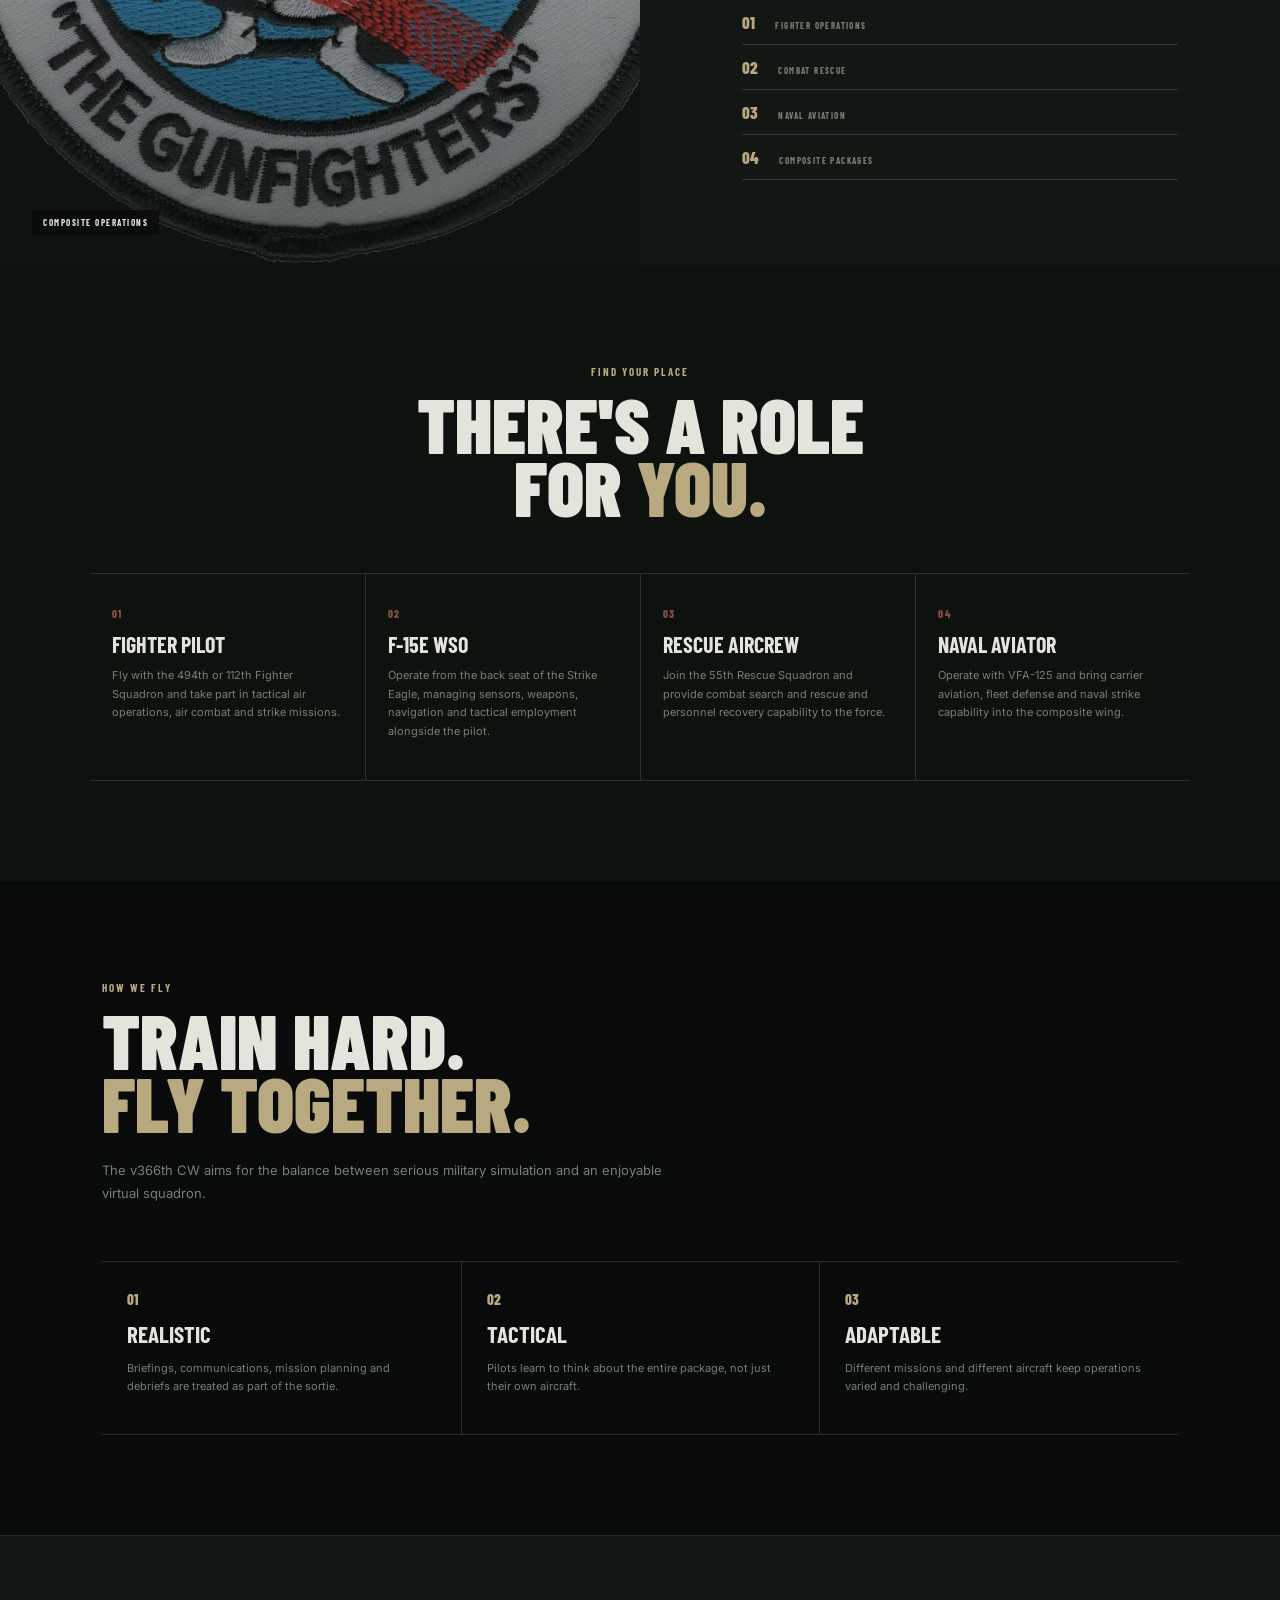
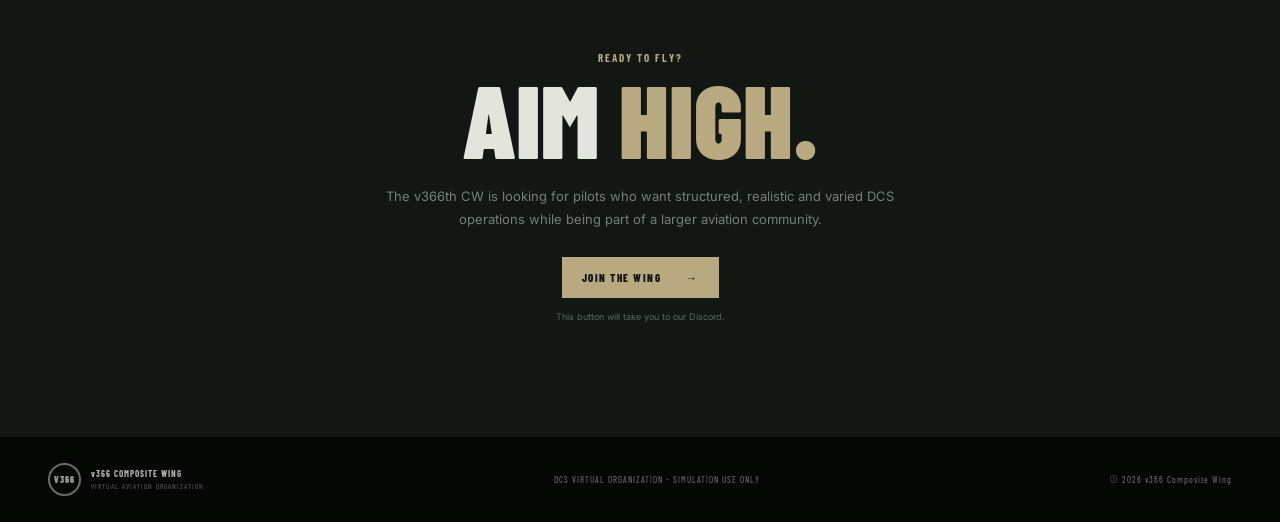
==== commit 1e6b9a38: "Add files via upload" ====
--- a/index.html
+++ b/index.html
@@ -10,11 +10,11 @@
   <link rel="preconnect" href="https://fonts.gstatic.com" crossorigin>
 
   <link
-          href="https://fonts.googleapis.com/css2?family=Barlow+Condensed:wght@400;500;600;700;800;900&family=Inter:wght@400;500;600&display=swap"
+          href="https://fonts.googleapis.com/css2?family=Black+Ops+One&family=IBM+Plex+Mono:wght@400;500;600&family=IBM+Plex+Sans:wght@400;500;600&display=swap"
           rel="stylesheet"
   >
 
-  <link rel="stylesheet" href="style.css">
+  <link rel="stylesheet" href="css/style.css">
 </head>
 
 <body>
@@ -48,9 +48,8 @@
 
 <main id="top">
 
-  <!-- =========================================================
-       HERO
-  ========================================================= -->
+
+
 
   <section class="hero">
 
@@ -84,9 +83,7 @@
   </section>
 
 
-  <!-- =========================================================
-       INTRO
-  ========================================================= -->
+
 
   <section class="intro" id="mission">
 
@@ -140,9 +137,7 @@
   </section>
 
 
-  <!-- =========================================================
-       ORDER OF BATTLE
-  ========================================================= -->
+
 
   <section class="units" id="units">
 
@@ -195,9 +190,7 @@
             strike and combat air operations.
           </p>
 
-          <a href="#">
-            LEARN MORE →
-          </a>
+          <a href="squadrons/494th.html">VIEW SQUADRON →</a>
 
         </div>
 
@@ -232,9 +225,7 @@
             and integrated air combat missions.
           </p>
 
-          <a href="#">
-            LEARN MORE →
-          </a>
+          <a href="squadrons/112th.html">VIEW SQUADRON →</a>
 
         </div>
 
@@ -269,9 +260,7 @@
             and escort operations.
           </p>
 
-          <a href="#">
-            LEARN MORE →
-          </a>
+          <a href="squadrons/55th.html">VIEW SQUADRON →</a>
 
         </div>
 
@@ -306,9 +295,7 @@
             naval strike operations.
           </p>
 
-          <a href="#">
-            LEARN MORE →
-          </a>
+          <a href="squadrons/vfa125.html">VIEW SQUADRON →</a>
 
         </div>
 
@@ -320,9 +307,6 @@
   </section>
 
 
-  <!-- =========================================================
-       OPERATIONS
-  ========================================================= -->
 
   <section class="mission-band" id="operations">
 
@@ -395,11 +379,6 @@
     </div>
 
   </section>
-
-
-  <!-- =========================================================
-       FIND YOUR PLACE
-  ========================================================= -->
 
   <section class="paths" id="roles">
 
@@ -540,10 +519,6 @@
   </section>
 
 
-  <!-- =========================================================
-       JOIN
-  ========================================================= -->
-
   <section class="join" id="join">
 
     <div class="join-content">
--- a/css/style.css
+++ b/css/style.css
@@ -0,0 +1,1496 @@
+@import url('https://fonts.googleapis.com/css2?family=Barlow+Condensed:wght@400;500;600;700;800;900&family=Inter:wght@400;500;600&display=swap');
+
+
+/* =========================================================
+   VARIABLES
+========================================================= */
+
+:root {
+    --black: #080b09;
+    --black-2: #0d110e;
+    --charcoal: #121713;
+    --charcoal-2: #181e19;
+
+    --green-dark: #1a251d;
+    --green: #263329;
+    --green-light: #4c5b48;
+    --olive: #697554;
+
+    --tan: #b8a980;
+    --tan-light: #d0c29d;
+
+    --text: #e3e4dc;
+    --text-soft: #b0b5ac;
+    --muted: #777f76;
+
+    --red: #875047;
+
+    --display: "Barlow Condensed", sans-serif;
+    --body: "Inter", sans-serif;
+}
+
+
+/* =========================================================
+   RESET
+========================================================= */
+
+* {
+    box-sizing: border-box;
+}
+
+html {
+    scroll-behavior: smooth;
+}
+
+body {
+    margin: 0;
+    background: var(--black);
+    color: var(--text);
+    font-family: var(--body);
+    -webkit-font-smoothing: antialiased;
+}
+
+a {
+    color: inherit;
+    text-decoration: none;
+}
+
+img {
+    display: block;
+    max-width: 100%;
+}
+
+
+/* =========================================================
+   TYPOGRAPHY
+========================================================= */
+
+h1,
+h2,
+h3 {
+    margin-top: 0;
+    font-family: var(--display);
+    text-transform: uppercase;
+}
+
+.kicker {
+    margin: 0 0 14px;
+    color: var(--tan);
+    font-family: var(--display);
+    font-size: 11px;
+    font-weight: 700;
+    letter-spacing: 2px;
+    text-transform: uppercase;
+}
+
+
+/* =========================================================
+   NAVIGATION
+========================================================= */
+
+.nav {
+    position: sticky;
+    top: 0;
+    z-index: 100;
+
+    height: 76px;
+
+    display: flex;
+    align-items: center;
+    justify-content: space-between;
+
+    padding: 0 48px;
+
+    background: rgba(8, 11, 9, 0.96);
+    border-bottom: 1px solid rgba(255, 255, 255, 0.07);
+
+    backdrop-filter: blur(8px);
+}
+
+.brand {
+    display: flex;
+    align-items: center;
+    gap: 12px;
+}
+
+.roundel {
+    width: 40px;
+    height: 40px;
+
+    display: grid;
+    place-items: center;
+
+    border: 2px solid var(--tan);
+    border-radius: 50%;
+
+    color: var(--tan);
+
+    font-family: var(--display);
+    font-size: 12px;
+    font-weight: 900;
+}
+
+.brand b {
+    display: block;
+
+    color: var(--text);
+
+    font-family: var(--display);
+    font-size: 17px;
+    font-weight: 800;
+
+    letter-spacing: 1px;
+}
+
+.brand small {
+    display: block;
+
+    margin-top: 1px;
+
+    color: var(--muted);
+
+    font-family: var(--display);
+    font-size: 9px;
+    font-weight: 600;
+
+    letter-spacing: 1.5px;
+}
+
+.nav nav {
+    display: flex;
+    align-items: center;
+    gap: 30px;
+}
+
+.nav nav a {
+    position: relative;
+
+    color: #929990;
+
+    font-family: var(--display);
+    font-size: 11px;
+    font-weight: 700;
+
+    letter-spacing: 1.5px;
+    text-transform: uppercase;
+
+    transition: color 0.2s ease;
+}
+
+.nav nav a:hover {
+    color: var(--text);
+}
+
+.nav nav a::after {
+    content: "";
+
+    position: absolute;
+
+    left: 0;
+    bottom: -8px;
+
+    width: 100%;
+    height: 1px;
+
+    background: var(--tan);
+
+    transform: scaleX(0);
+    transform-origin: left;
+
+    transition: transform 0.2s ease;
+}
+
+.nav nav a:hover::after {
+    transform: scaleX(1);
+}
+
+.apply {
+    padding: 11px 18px;
+
+    background: var(--green);
+    color: var(--text);
+
+    font-family: var(--display);
+    font-size: 11px;
+    font-weight: 700;
+
+    letter-spacing: 1.4px;
+    text-transform: uppercase;
+
+    border: 1px solid rgba(255, 255, 255, 0.08);
+
+    transition:
+            background 0.2s ease,
+            transform 0.2s ease;
+}
+
+.apply:hover {
+    background: var(--green-light);
+    transform: translateY(-1px);
+}
+
+
+/* =========================================================
+   HERO
+========================================================= */
+
+.hero {
+    position: relative;
+
+    min-height: 850px;
+
+    display: flex;
+    align-items: flex-end;
+
+    padding: 0 8vw 95px;
+
+    overflow: hidden;
+
+    background: var(--black);
+    color: white;
+}
+
+.hero-image {
+    position: absolute;
+    inset: 0;
+    z-index: 0;
+
+    background-image:
+            linear-gradient(
+                    90deg,
+                    rgba(8, 12, 9, 0.94) 0%,
+                    rgba(8, 12, 9, 0.68) 38%,
+                    rgba(8, 12, 9, 0.22) 78%
+            ),
+            linear-gradient(
+                    0deg,
+                    rgba(8, 12, 9, 0.94) 0%,
+                    rgba(8, 12, 9, 0.25) 55%,
+                    rgba(8, 12, 9, 0.15) 100%
+            ),
+            url("../images/hero-image.png");
+
+    background-size: cover;
+    background-position: center;
+    background-repeat: no-repeat;
+}
+
+.hero-overlay {
+    position: absolute;
+    inset: 0;
+    z-index: 1;
+    pointer-events: none;
+}
+
+.hero-content {
+    position: relative;
+    z-index: 2;
+    max-width: 780px;
+}
+
+.hero h1 {
+    margin: 0 0 25px;
+
+    color: var(--text);
+
+    font-size: clamp(68px, 9vw, 125px);
+    line-height: 0.80;
+    font-weight: 900;
+
+    letter-spacing: -2px;
+}
+
+.hero h1 span {
+    color: var(--tan);
+}
+
+.hero-description {
+    max-width: 560px;
+    margin: 0;
+
+    color: #c0c5bd;
+
+    font-size: 15px;
+    line-height: 1.8;
+}
+
+.cta {
+    display: inline-flex;
+    align-items: center;
+    gap: 25px;
+
+    margin-top: 28px;
+    padding: 14px 20px;
+
+    background: var(--tan);
+    color: #10140f;
+
+    font-family: var(--display);
+    font-size: 11px;
+    font-weight: 800;
+
+    letter-spacing: 1.5px;
+    text-transform: uppercase;
+
+    transition:
+            background 0.2s ease,
+            transform 0.2s ease;
+}
+
+.cta:hover {
+    background: var(--tan-light);
+    transform: translateY(-2px);
+}
+
+.hero-caption {
+    position: absolute;
+
+    right: 5vw;
+    bottom: 32px;
+
+    z-index: 2;
+
+    color: rgba(255, 255, 255, 0.42);
+
+    font-family: var(--display);
+    font-size: 9px;
+    font-weight: 600;
+
+    letter-spacing: 2px;
+}
+
+
+/* =========================================================
+   INTRO
+========================================================= */
+
+.intro {
+    display: grid;
+    grid-template-columns: 0.85fr 1.15fr;
+
+    min-height: 640px;
+
+    background: var(--charcoal);
+}
+
+.intro-image {
+    position: relative;
+
+    min-height: 640px;
+
+    overflow: hidden;
+
+    background:
+            linear-gradient(
+                    180deg,
+                    rgba(12, 17, 13, 0.08),
+                    rgba(12, 17, 13, 0.70)
+            ),
+            url("../images/intro-image.png");
+
+    background-size: cover;
+    background-position: center;
+    background-repeat: no-repeat;
+}
+
+.intro-image::after {
+    content: "";
+
+    position: absolute;
+    inset: 0;
+
+    border-right: 1px solid rgba(255, 255, 255, 0.08);
+}
+
+.image-tag {
+    position: absolute;
+
+    left: 32px;
+    bottom: 30px;
+
+    z-index: 2;
+
+    padding: 7px 11px;
+
+    background: rgba(8, 11, 9, 0.82);
+    color: var(--text);
+
+    font-family: var(--display);
+    font-size: 9px;
+    font-weight: 700;
+
+    letter-spacing: 1.5px;
+}
+
+.intro-copy {
+    padding: 90px 8vw 80px;
+}
+
+.intro-copy h2 {
+    margin: 0 0 28px;
+
+    max-width: 650px;
+
+    color: var(--text);
+
+    font-size: clamp(58px, 7vw, 100px);
+    line-height: 0.80;
+    font-weight: 900;
+
+    letter-spacing: -1px;
+}
+
+.intro-copy h2 em {
+    color: var(--tan);
+    font-style: normal;
+}
+
+.intro-copy > p:not(.kicker) {
+    max-width: 560px;
+
+    margin: 0 0 15px;
+
+    color: var(--text-soft);
+
+    font-size: 14px;
+    line-height: 1.85;
+}
+
+.text-link {
+    display: inline-block;
+
+    margin-top: 18px;
+    padding-bottom: 5px;
+
+    border-bottom: 2px solid var(--tan);
+
+    color: var(--text);
+
+    font-family: var(--display);
+    font-size: 10px;
+    font-weight: 700;
+
+    letter-spacing: 1.5px;
+}
+
+
+/* =========================================================
+   UNITS
+========================================================= */
+
+.units {
+    padding: 100px 4vw 110px;
+
+    background: var(--black-2);
+    color: var(--text);
+
+    border-top: 1px solid rgba(255, 255, 255, 0.06);
+    border-bottom: 1px solid rgba(255, 255, 255, 0.06);
+}
+
+.section-title {
+    max-width: 1000px;
+
+    margin: 0 auto 58px;
+
+    text-align: center;
+}
+
+.section-title h2 {
+    margin: 0;
+
+    color: var(--text);
+
+    font-size: clamp(55px, 6vw, 88px);
+    line-height: 0.82;
+    font-weight: 900;
+}
+
+.section-title h2 em {
+    color: var(--tan);
+    font-style: normal;
+}
+
+.section-intro {
+    max-width: 560px;
+
+    margin: 24px auto 0;
+
+    color: var(--muted);
+
+    font-size: 13px;
+    line-height: 1.75;
+}
+
+
+/* =========================================================
+   UNIT CARDS
+   LARGE FHD SIZE
+========================================================= */
+
+.cards {
+    width: 100%;
+    max-width: 1740px;
+
+    margin: 0 auto;
+
+    display: grid;
+
+    grid-template-columns: repeat(4, minmax(0, 1fr));
+
+    gap: 24px;
+}
+
+.card {
+    min-height: 800px;
+
+    display: flex;
+    flex-direction: column;
+
+    overflow: hidden;
+
+    background: #101411;
+    color: var(--text);
+
+    border: 1px solid rgba(255, 255, 255, 0.09);
+
+    transition:
+            transform 0.2s ease,
+            border-color 0.2s ease;
+}
+
+.card:hover {
+    transform: translateY(-6px);
+
+    border-color: rgba(184, 169, 128, 0.45);
+}
+
+
+/* =========================================================
+   CARD IMAGE
+========================================================= */
+
+.card-photo {
+    position: relative;
+
+    height: 470px;
+
+    flex-shrink: 0;
+
+    overflow: hidden;
+
+    background-size: cover;
+    background-position: center;
+    background-repeat: no-repeat;
+}
+
+.card-photo::after {
+    content: "";
+
+    position: absolute;
+    inset: 0;
+
+    background:
+            linear-gradient(
+                    180deg,
+                    transparent 20%,
+                    rgba(5, 8, 6, 0.82) 100%
+            );
+}
+
+
+/* =========================================================
+   UNIT IMAGES
+========================================================= */
+
+.fighter-494 {
+    background-image:
+            linear-gradient(
+                    135deg,
+                    rgba(25, 39, 29, 0.10),
+                    rgba(25, 39, 29, 0.25)
+            ),
+            url("../images/494th FS.png");
+
+    background-size: cover;
+    background-position: center;
+}
+
+.fighter-112 {
+    background-image:
+            linear-gradient(
+                    135deg,
+                    rgba(25, 39, 29, 0.10),
+                    rgba(25, 39, 29, 0.25)
+            ),
+            url("../images/112th FS.png");
+
+    background-size: cover;
+    background-position: center;
+}
+
+.rescue {
+    background-image:
+            linear-gradient(
+                    135deg,
+                    rgba(25, 39, 29, 0.10),
+                    rgba(25, 39, 29, 0.25)
+            ),
+            url("../images/55th placeholder.jpg");
+
+    background-size: cover;
+    background-position: center;
+}
+
+.navy {
+    background-image:
+            linear-gradient(
+                    135deg,
+                    rgba(25, 39, 29, 0.10),
+                    rgba(25, 39, 29, 0.25)
+            ),
+            url("../images/vfa125.png");
+
+    background-size: cover;
+    background-position: center;
+}
+
+
+/* =========================================================
+   IMAGE LABEL
+========================================================= */
+
+.photo-label {
+    position: absolute;
+
+    left: 22px;
+    bottom: 22px;
+
+    z-index: 2;
+
+    padding: 8px 12px;
+
+    background: rgba(0, 0, 0, 0.72);
+
+    color: white;
+
+    font-family: var(--display);
+    font-size: 10px;
+    font-weight: 700;
+
+    letter-spacing: 1.6px;
+}
+
+
+/* =========================================================
+   CARD CONTENT
+========================================================= */
+
+.card-body {
+    flex: 1;
+
+    display: flex;
+    flex-direction: column;
+
+    padding: 36px 30px 34px;
+}
+
+.card-body small {
+    display: block;
+
+    margin-bottom: 15px;
+
+    color: var(--tan);
+
+    font-family: var(--display);
+    font-size: 10px;
+    font-weight: 700;
+
+    letter-spacing: 1.8px;
+}
+
+.card h3 {
+    margin: 0 0 20px;
+
+    color: var(--text);
+
+    font-size: 42px;
+    line-height: 0.86;
+    font-weight: 800;
+}
+
+.card p {
+    min-height: 76px;
+
+    margin: 0;
+
+    color: var(--muted);
+
+    font-size: 12px;
+    line-height: 1.8;
+}
+
+.card a {
+    align-self: flex-start;
+
+    display: inline-block;
+
+    margin-top: auto;
+    padding-top: 30px;
+    padding-bottom: 5px;
+
+    border-bottom: 1px solid var(--tan);
+
+    color: var(--text);
+
+    font-family: var(--display);
+    font-size: 10px;
+    font-weight: 700;
+
+    letter-spacing: 1.5px;
+}
+
+
+/* =========================================================
+   OPERATIONS / ONE MISSION
+========================================================= */
+
+.mission-band {
+    display: grid;
+
+    grid-template-columns: 1fr 1fr;
+
+    min-height: 620px;
+
+    background: var(--charcoal);
+
+    border-top: 1px solid rgba(255, 255, 255, 0.06);
+}
+
+.mission-photo {
+    position: relative;
+
+    overflow: hidden;
+
+    background:
+            linear-gradient(
+                    180deg,
+                    rgba(12, 17, 13, 0.08),
+                    rgba(12, 17, 13, 0.65)
+            ),
+            url("../images/mt-home-gf-patch.png");
+
+    background-size: cover;
+    background-position: center;
+    background-repeat: no-repeat;
+}
+
+.mission-photo-label {
+    position: absolute;
+
+    left: 32px;
+    bottom: 30px;
+
+    z-index: 2;
+
+    padding: 7px 11px;
+
+    background: rgba(8, 11, 9, 0.80);
+
+    color: var(--text);
+
+    font-family: var(--display);
+    font-size: 9px;
+    font-weight: 700;
+
+    letter-spacing: 1.5px;
+}
+
+.mission-copy {
+    padding: 85px 8vw;
+}
+
+.mission-copy .kicker {
+    color: var(--tan);
+}
+
+.mission-copy h2 {
+    margin: 0 0 28px;
+
+    max-width: 600px;
+
+    color: var(--text);
+
+    font-size: clamp(55px, 6vw, 90px);
+    line-height: 0.80;
+    font-weight: 900;
+}
+
+.mission-copy h2 em {
+    color: var(--tan);
+    font-style: normal;
+}
+
+.mission-copy > p:not(.kicker) {
+    max-width: 550px;
+
+    margin-bottom: 15px;
+
+    color: var(--text-soft);
+
+    font-size: 13px;
+    line-height: 1.8;
+}
+
+.facts {
+    margin-top: 32px;
+
+    max-width: 560px;
+
+    border-top: 1px solid rgba(255, 255, 255, 0.14);
+}
+
+.facts div {
+    display: flex;
+    align-items: baseline;
+    gap: 20px;
+
+    padding: 12px 0;
+
+    border-bottom: 1px solid rgba(255, 255, 255, 0.14);
+}
+
+.facts b {
+    color: var(--tan);
+
+    font-family: var(--display);
+    font-size: 17px;
+    font-weight: 800;
+}
+
+.facts span {
+    color: var(--muted);
+
+    font-family: var(--display);
+    font-size: 9px;
+    font-weight: 700;
+
+    letter-spacing: 1.4px;
+}
+
+
+/* =========================================================
+   ROLES
+========================================================= */
+
+.paths {
+    padding: 100px 7vw;
+
+    background: #0e120f;
+    color: var(--text);
+
+    text-align: center;
+}
+
+.paths .kicker {
+    color: var(--tan);
+}
+
+.paths h2 {
+    margin: 0;
+
+    color: var(--text);
+
+    font-size: clamp(55px, 6vw, 88px);
+    line-height: 0.82;
+    font-weight: 900;
+}
+
+.paths h2 em {
+    color: var(--tan);
+    font-style: normal;
+}
+
+.path-grid {
+    max-width: 1120px;
+
+    margin: 55px auto 0;
+
+    display: grid;
+
+    grid-template-columns: repeat(4, 1fr);
+
+    border-top: 1px solid rgba(255, 255, 255, 0.13);
+    border-bottom: 1px solid rgba(255, 255, 255, 0.13);
+}
+
+.path-grid > div {
+    padding: 28px 22px;
+    text-align: left;
+}
+
+.path-grid > div + div {
+    border-left: 1px solid rgba(255, 255, 255, 0.13);
+}
+
+.path-grid span {
+    color: var(--red);
+
+    font-family: var(--display);
+    font-size: 11px;
+    font-weight: 800;
+
+    letter-spacing: 1.3px;
+}
+
+.path-grid h3 {
+    margin: 12px 0 8px;
+
+    color: var(--text);
+
+    font-size: 22px;
+    line-height: 0.95;
+}
+
+.path-grid p {
+    color: var(--muted);
+
+    font-size: 11px;
+    line-height: 1.7;
+}
+
+
+/* =========================================================
+   TRAINING
+========================================================= */
+
+.training {
+    padding: 100px 8vw;
+
+    background: var(--black);
+    color: white;
+}
+
+.training-content {
+    max-width: 1120px;
+    margin: auto;
+}
+
+.training h2 {
+    margin: 0 0 25px;
+
+    color: var(--text);
+
+    font-size: clamp(55px, 6vw, 88px);
+    line-height: 0.82;
+    font-weight: 900;
+}
+
+.training h2 em {
+    color: var(--tan);
+    font-style: normal;
+}
+
+.training-content > p:not(.kicker) {
+    max-width: 600px;
+
+    color: var(--muted);
+
+    font-size: 13px;
+    line-height: 1.8;
+}
+
+.training-grid {
+    display: grid;
+
+    grid-template-columns: repeat(3, 1fr);
+
+    margin-top: 55px;
+
+    border-top: 1px solid rgba(255, 255, 255, 0.14);
+}
+
+.training-grid > div {
+    padding: 27px 25px;
+
+    border-bottom: 1px solid rgba(255, 255, 255, 0.14);
+}
+
+.training-grid > div + div {
+    border-left: 1px solid rgba(255, 255, 255, 0.14);
+}
+
+.training-grid strong {
+    color: var(--tan);
+
+    font-family: var(--display);
+    font-size: 15px;
+    font-weight: 800;
+}
+
+.training-grid h3 {
+    margin: 11px 0 7px;
+
+    color: var(--text);
+
+    font-size: 23px;
+}
+
+.training-grid p {
+    color: var(--muted);
+
+    font-size: 11px;
+    line-height: 1.7;
+}
+
+
+/* =========================================================
+   JOIN
+========================================================= */
+
+.join {
+    padding: 115px 8vw;
+
+    background: var(--charcoal);
+    color: var(--text);
+
+    text-align: center;
+
+    border-top: 1px solid rgba(255, 255, 255, 0.06);
+}
+
+.join-content {
+    max-width: 780px;
+    margin: auto;
+}
+
+.join h2 {
+    margin: 0 0 25px;
+
+    color: var(--text);
+
+    font-size: clamp(65px, 8vw, 115px);
+    line-height: 0.80;
+    font-weight: 900;
+}
+
+.join h2 em {
+    color: var(--tan);
+    font-style: normal;
+}
+
+.join-content > p:not(.kicker) {
+    max-width: 520px;
+
+    margin: auto;
+
+    color: var(--muted);
+
+    font-size: 13px;
+    line-height: 1.8;
+}
+
+.join-button {
+    margin-top: 25px;
+
+    background: var(--tan);
+    color: #10140f;
+}
+
+.join-button:hover {
+    background: var(--tan-light);
+}
+
+.join small {
+    display: block;
+
+    margin-top: 13px;
+
+    color: #60675f;
+
+    font-size: 9px;
+}
+
+
+/* =========================================================
+   FOOTER
+========================================================= */
+
+footer {
+    padding: 26px 48px;
+
+    display: flex;
+    align-items: center;
+    justify-content: space-between;
+
+    background: #050705;
+    color: #747b73;
+
+    font-family: var(--display);
+    font-size: 9px;
+
+    letter-spacing: 1px;
+}
+
+.footer-brand {
+    display: flex;
+    align-items: center;
+    gap: 10px;
+}
+
+.footer-brand .roundel {
+    width: 33px;
+    height: 33px;
+
+    border-color: #666e65;
+    color: #969d94;
+
+    font-size: 9px;
+}
+
+.footer-brand b {
+    display: block;
+    color: #b2b6af;
+}
+
+.footer-brand small {
+    display: block;
+
+    margin-top: 2px;
+
+    color: #5e655d;
+}
+
+
+/* =========================================================
+   DESKTOP — FHD
+========================================================= */
+
+@media (min-width: 1401px) {
+
+    .cards {
+        max-width: 1740px;
+
+        grid-template-columns: repeat(4, minmax(0, 1fr));
+
+        gap: 24px;
+    }
+
+    .card {
+        min-height: 800px;
+    }
+
+    .card-photo {
+        height: 470px;
+    }
+
+    .card-body {
+        padding: 36px 30px 34px;
+    }
+
+    .card h3 {
+        font-size: 42px;
+    }
+}
+
+
+/* =========================================================
+   LAPTOP / SMALL DESKTOP
+========================================================= */
+
+@media (max-width: 1400px) and (min-width: 1101px) {
+
+    .units {
+        padding-left: 3vw;
+        padding-right: 3vw;
+    }
+
+    .cards {
+        max-width: 1280px;
+
+        grid-template-columns: repeat(4, minmax(0, 1fr));
+
+        gap: 18px;
+    }
+
+    .card {
+        min-height: 700px;
+    }
+
+    .card-photo {
+        height: 390px;
+    }
+
+    .card-body {
+        padding: 28px 24px 30px;
+    }
+
+    .card h3 {
+        font-size: 36px;
+    }
+}
+
+
+/* =========================================================
+   TABLET
+========================================================= */
+
+@media (max-width: 1100px) {
+
+    .nav {
+        padding: 0 30px;
+    }
+
+    .nav nav {
+        gap: 18px;
+    }
+
+    .cards {
+        max-width: 900px;
+
+        grid-template-columns: repeat(2, 1fr);
+
+        gap: 20px;
+    }
+
+    .card {
+        min-height: 680px;
+    }
+
+    .card-photo {
+        height: 390px;
+    }
+
+    .card-body {
+        padding: 30px 26px;
+    }
+
+    .card h3 {
+        font-size: 38px;
+    }
+
+    .path-grid {
+        grid-template-columns: repeat(2, 1fr);
+    }
+
+    .path-grid > div:nth-child(3) {
+        border-left: 0;
+        border-top: 1px solid rgba(255, 255, 255, 0.13);
+    }
+
+    .path-grid > div:nth-child(4) {
+        border-top: 1px solid rgba(255, 255, 255, 0.13);
+    }
+}
+
+
+/* =========================================================
+   MOBILE
+========================================================= */
+
+@media (max-width: 800px) {
+
+    .nav {
+        height: 68px;
+        padding: 0 20px;
+    }
+
+    .nav nav {
+        display: none;
+    }
+
+    .apply {
+        padding: 10px 14px;
+    }
+
+
+    /* HERO */
+
+    .hero {
+        min-height: 760px;
+        padding: 0 7vw 70px;
+    }
+
+    .hero h1 {
+        font-size: 72px;
+    }
+
+    .hero-description {
+        font-size: 14px;
+    }
+
+    .hero-caption {
+        display: none;
+    }
+
+
+    /* INTRO */
+
+    .intro {
+        grid-template-columns: 1fr;
+    }
+
+    .intro-image {
+        min-height: 420px;
+    }
+
+    .intro-copy {
+        padding: 70px 8vw;
+    }
+
+
+    /* UNITS */
+
+    .units {
+        padding: 75px 7vw;
+    }
+
+    .cards {
+        max-width: 520px;
+
+        grid-template-columns: 1fr;
+
+        gap: 22px;
+    }
+
+    .card {
+        min-height: 0;
+    }
+
+    .card-photo {
+        height: 350px;
+    }
+
+    .card-body {
+        min-height: 280px;
+        padding: 30px 26px;
+    }
+
+    .card h3 {
+        font-size: 36px;
+    }
+
+
+    /* MISSION */
+
+    .mission-band {
+        grid-template-columns: 1fr;
+    }
+
+    .mission-photo {
+        min-height: 400px;
+    }
+
+    .mission-copy {
+        padding: 70px 8vw;
+    }
+
+
+    /* ROLES */
+
+    .paths {
+        padding: 75px 7vw;
+    }
+
+    .path-grid {
+        grid-template-columns: 1fr;
+    }
+
+    .path-grid > div {
+        border-left: 0;
+        border-top: 1px solid rgba(255, 255, 255, 0.13);
+    }
+
+    .path-grid > div:first-child {
+        border-top: 0;
+    }
+
+
+    /* TRAINING */
+
+    .training {
+        padding: 75px 7vw;
+    }
+
+    .training-grid {
+        grid-template-columns: 1fr;
+    }
+
+    .training-grid > div + div {
+        border-left: 0;
+        border-top: 1px solid rgba(255, 255, 255, 0.14);
+    }
+
+
+    /* JOIN */
+
+    .join {
+        padding: 90px 7vw;
+    }
+
+
+    /* FOOTER */
+
+    footer {
+        flex-direction: column;
+
+        gap: 15px;
+
+        padding: 25px 20px;
+
+        text-align: center;
+    }
+}
+
+
+/* =========================================================
+   SMALL MOBILE
+========================================================= */
+
+@media (max-width: 480px) {
+
+    .hero h1 {
+        font-size: 60px;
+    }
+
+    .intro-copy h2,
+    .mission-copy h2 {
+        font-size: 55px;
+    }
+
+    .section-title h2,
+    .paths h2,
+    .training h2 {
+        font-size: 54px;
+    }
+
+    .card-photo {
+        height: 280px;
+    }
+
+    .card-body {
+        min-height: 250px;
+    }
+
+    .facts {
+        grid-template-columns: 1fr;
+    }
+}
+
+
+/* =========================================================
+   REDUCED MOTION
+========================================================= */
+
+@media (prefers-reduced-motion: reduce) {
+
+    html {
+        scroll-behavior: auto;
+    }
+
+    *,
+    *::before,
+    *::after {
+        transition: none !important;
+    }
+}
